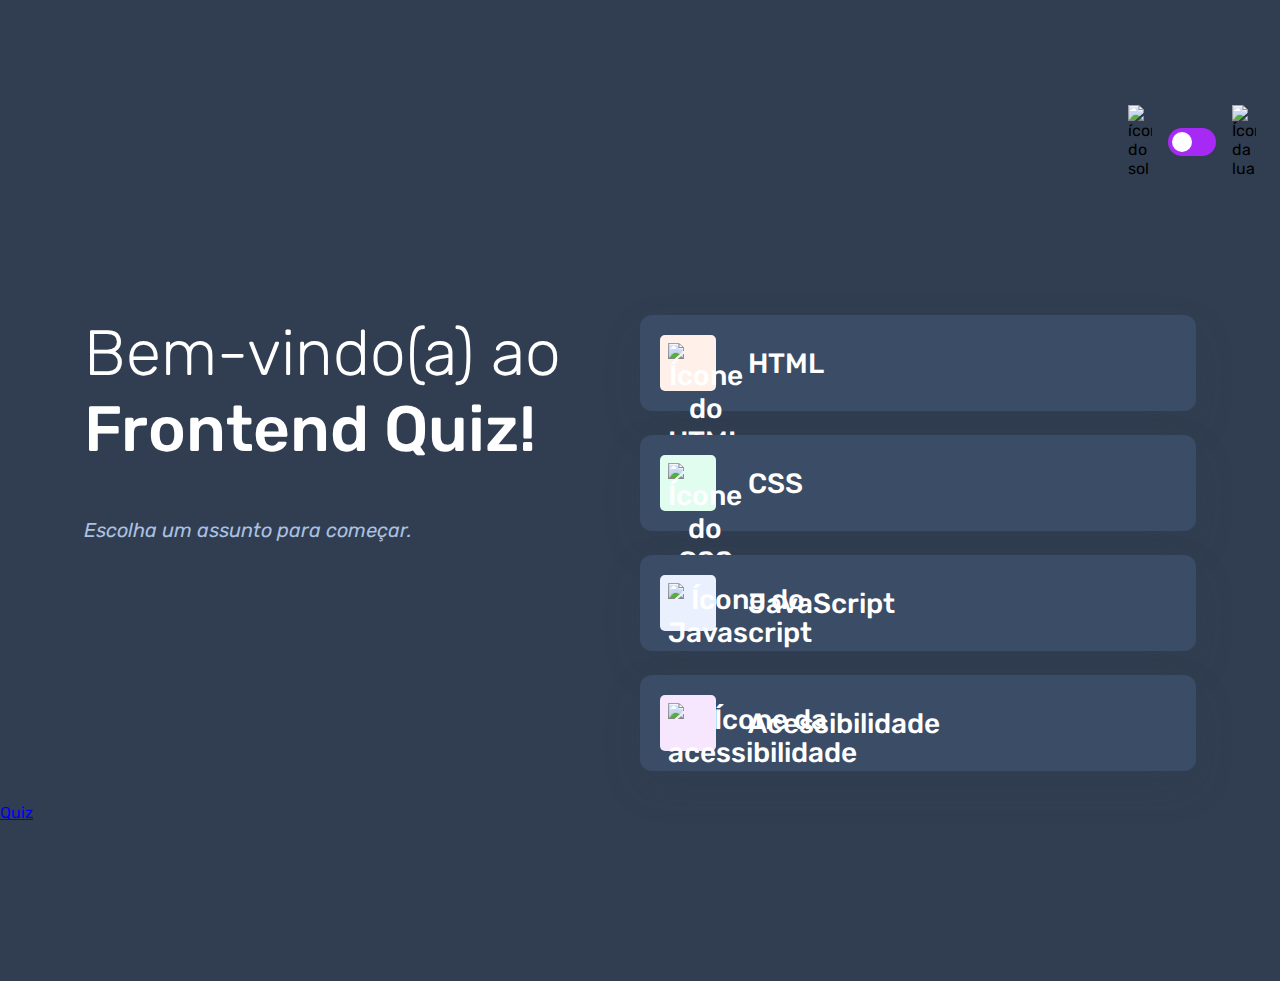
==== index.html @ ea2a3058 "adicionados os efeitos de hover da versao desktop" ====
<!DOCTYPE html>
<html lang="pt-BR">
<head>
    <meta charset="UTF-8">
    <meta name="viewport" content="width=device-width, initial-scale=1.0">
     <link rel="preconnect" href="https://fonts.googleapis.com">
     <link rel="preconnect" href="https://fonts.gstatic.com" crossorigin>
     <link href="https://fonts.googleapis.com/css2?family=Rubik:ital,wght@0,300..900;1,300..900&display=swap" rel="stylesheet">
    <link rel="stylesheet" href="style.css">
    <title>Quiz App</title>
</head>
<body class="escuro">
    <header>
       <div class="tema">
            <img src="./assets/images/icon-sun-dark.svg" alt="ícone do sol">
            <button>
                <div></div>
            </button>
            <img src="./assets/images/icon-moon-dark.svg" alt="Ícone da lua">
       </div>
    </header>

    <main>
        <section class="boas_vindas">
            <h1>
                Bem-vindo(a) ao <br>
                <strong>Frontend Quiz!</strong>
            </h1>

            <p>Escolha um assunto para começar.</p>
        </section>

        <section class="assuntos">
            <button class="botao_html">
                <div>
                    <img src="./assets/images/icon-html.svg" alt="Ícone do HTML">
                </div>
                HTML
            </button>

            <button class="botao_css">
                <div>
                    <img src="./assets/images/icon-css.svg" alt="Ícone do CSS">
                </div>
                CSS
            </button>

            <button class="botao_javascript">
                <div>
                    <img src="./assets/images/icon-js.svg" alt="Ícone do Javascript">
                </div>
                JavaScript
            </button>

            <button class="botao_acessibilidade">
                <div>
                    <img src="./assets/images/icon-accessibility.svg" alt="Ícone da acessibilidade">
                </div>
                Acessibilidade
            </button>
        </section>
    </main>

    <a href="./pages/quiz/quiz.html">Quiz</a>
</body>
</html>
---- style.css ----
* {
    margin: 0;
    padding: 0;
    box-sizing: border-box;
    font-family: "Rubik", sans-serif;
    -webkit-font-smoothing: antialiased;
}

:root {
    --bg-color: #f4f6fa;
    --purple: #a729f5;
    --primary-text-color: #313e51;
    --secondary-text-color: #626c7f;
    --button-bg: #fff;
    --shadow: 0px 16px 40px 0px rgba(143, 160, 193, 0.14);
    --bg-html: #fff1e9;
    --bg-css: #e0fdef;
    --bg-javascript: #ebf0ff;
    --bg-acessibilidade: #f6e7ff;
    --white: #fff;
    --bg-mobile: url(./assets/images/pattern-background-mobile-light.svg);
    --bg-desktop: url(./assets/images/pattern-background-desktop-light.svg);
}

body.escuro {
    --bg-color: #313e51;
    --bg-mobile: url(./assets/images/pattern-background-mobile-dark.svg);
    --bg-desktop: url(./assets/images/pattern-background-desktop-dark.svg);
    --primary-text-color: #fff;
    --secondary-text-color: #abc1e1;
    --button-bg: #3b4d66; 
    --shadow: 0px 16px 40px rgba(49, 62 , 81, 0.14);
}

body {
    height: 100svh;
    background: var(--bg-mobile) var(--bg-color);
    background-repeat: no-repeat;
    background-size: cover;
}

header {
    padding: 16px 24px;
    display: flex;
    justify-content: flex-end;
}

.tema {
    padding: 8px 0;
    display: flex;
    align-items: center;
    gap: 8px;
}

.tema img {
    width: 16px;
}

.tema button {
    height: 20px;
    width: 32px;
    background: var(--purple);
    border: 0;
    border-radius: 999px;
    padding: 4px;
}

.tema button div {
    background: var(--white);
    width: 12px;
    height: 12px;
    border-radius: 999px;
}

main {
    padding: 32px 24px;
}

.boas_vindas {
    margin-bottom: 40px;
}

.boas_vindas h1 {
    font-size: 40px;
    font-weight: 300;
    color: var(--primary-text-color);
    margin-bottom: 16px;
}

.boas_vindas h1 strong {
    font-weight: 500;
}

.boas_vindas p {
    color: var(--secondary-text-color);
    font-size: 14px;
    line-height: 150%;
    font-style: italic;
}

.assuntos {
    display: flex;
    flex-direction: column;
    gap: 12px;
}

.assuntos button {
    border: none;
    background: var(--button-bg);
    display: flex;
    align-items: center;
    gap: 16px;
    padding: 12px;
    border-radius: 12px;
    box-shadow: var(--shadow);
    font-size: 18px;
    font-weight: 500;
    color: var(--primary-text-color); 
}

.assuntos button div{
    width: 40px;
    height: 40px;
    padding: 5px;
    border-radius: 5px;
}

.assuntos button img{
    width: 100%;
}

.botao_html div {
     background: var(--bg-html);
}

.botao_css div {
    background: var(--bg-css);
}

.botao_javascript div{
    background: var(--bg-javascript);
}

.botao_acessibilidade div {
    background: var(--bg-acessibilidade);
}

@media(min-width: 1100px) {
    body {
        background: var(--bg-desktop) var(--bg-color);
        background-size: cover;
        background-repeat: no-repeat;
    }

    header {
        margin-block: 81px;
    }

    .tema {
        gap: 16px;
    }

    .tema img {
        width: 24px;
    }

    .tema button {
        width: 48px;
        height: 28px;
    }

    .tema button div {
        width: 20px;
        height: 20px;
    }

    main {
        display: flex;
        max-width: 1160px;
        margin-inline: auto;
    }

    section {
        width: 100%;
    }

    .boas_vindas h1 {
        font-size: 64px;
        margin-bottom: 48px;
    }

    .boas_vindas p {
        font-size: 20px;
    }

    .assuntos {
        gap: 24px;
    }

    .assuntos button {
        font-size: 28px;
        padding: 20px;
        gap: 32px;
    }

    .assuntos button div {
        width: 56px;
        height: 56px;
        padding: 8px;
    }
}
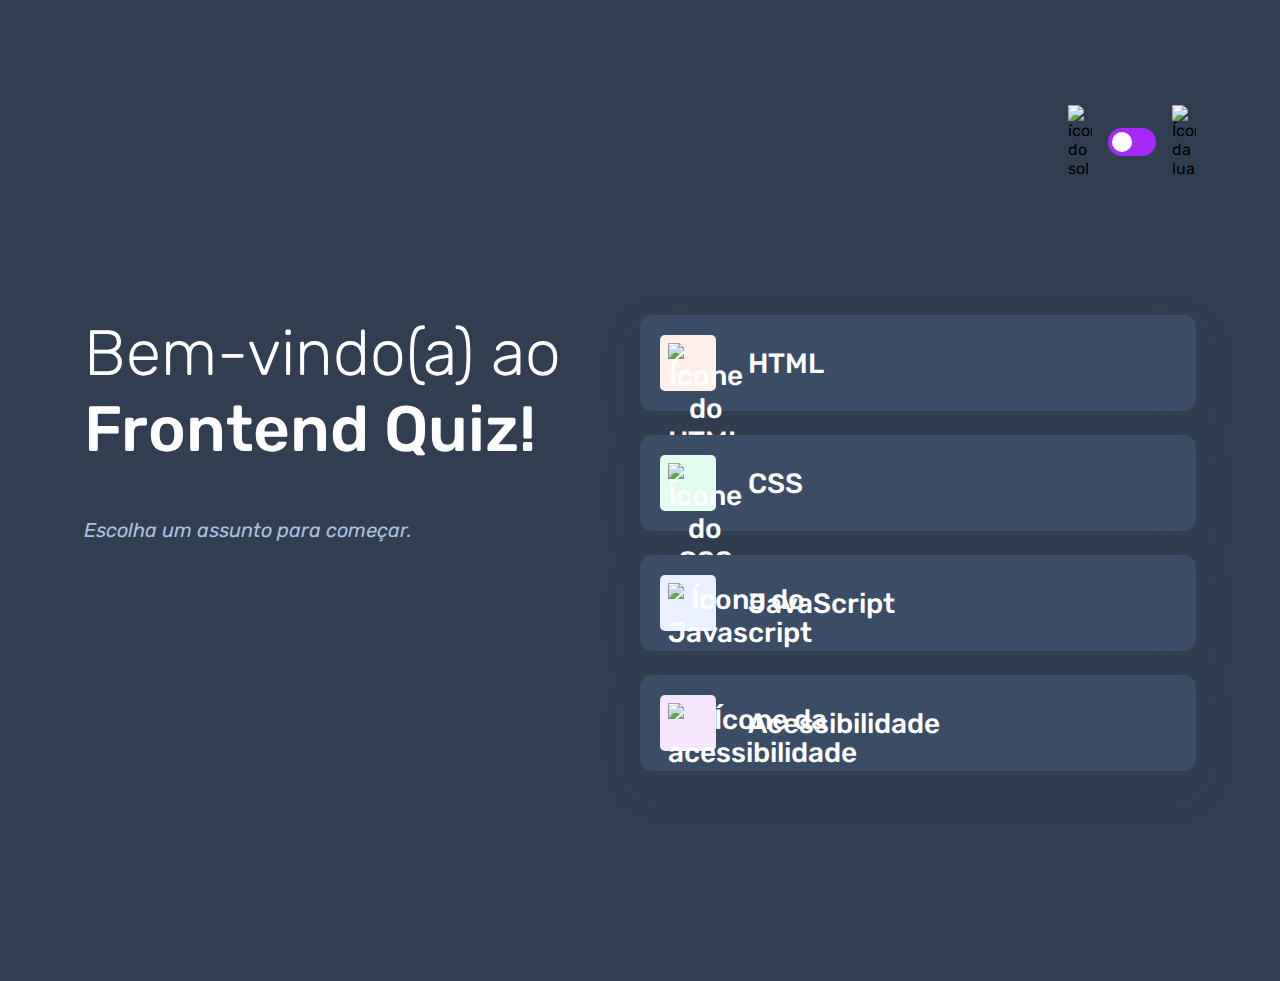
==== commit 3af89d2f: "Ajuste da largura do header no index.html" ====
--- a/index.html
+++ b/index.html
@@ -60,7 +60,5 @@
             </button>
         </section>
     </main>
-
-    <a href="./pages/quiz/quiz.html">Quiz</a>
 </body>
 </html>--- a/style.css
+++ b/style.css
@@ -43,6 +43,8 @@
     padding: 16px 24px;
     display: flex;
     justify-content: flex-end;
+    max-width: 1160px;
+    margin-inline: auto;
 }
 
 .tema {
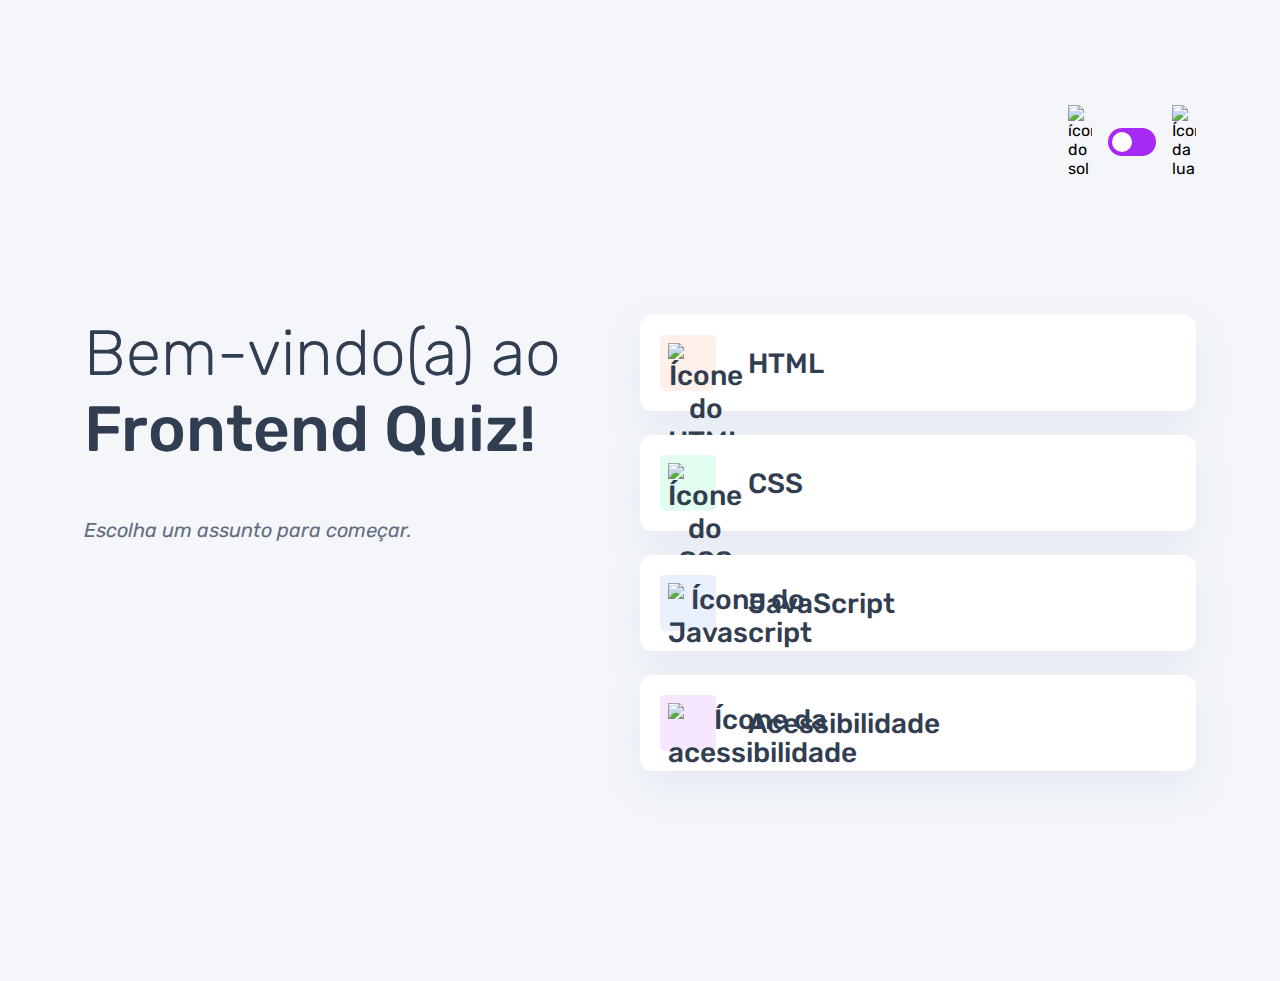
==== commit 0568c892: "Primeiros ajustes do tema no javascript" ====
--- a/index.html
+++ b/index.html
@@ -7,9 +7,10 @@
      <link rel="preconnect" href="https://fonts.gstatic.com" crossorigin>
      <link href="https://fonts.googleapis.com/css2?family=Rubik:ital,wght@0,300..900;1,300..900&display=swap" rel="stylesheet">
     <link rel="stylesheet" href="style.css">
+    <script src="./script.js" defer></script>
     <title>Quiz App</title>
 </head>
-<body class="escuro">
+<body>
     <header>
        <div class="tema">
             <img src="./assets/images/icon-sun-dark.svg" alt="ícone do sol">
--- a/style.css
+++ b/style.css
@@ -65,6 +65,7 @@
     border: 0;
     border-radius: 999px;
     padding: 4px;
+    display: flex;
 }
 
 .tema button div {
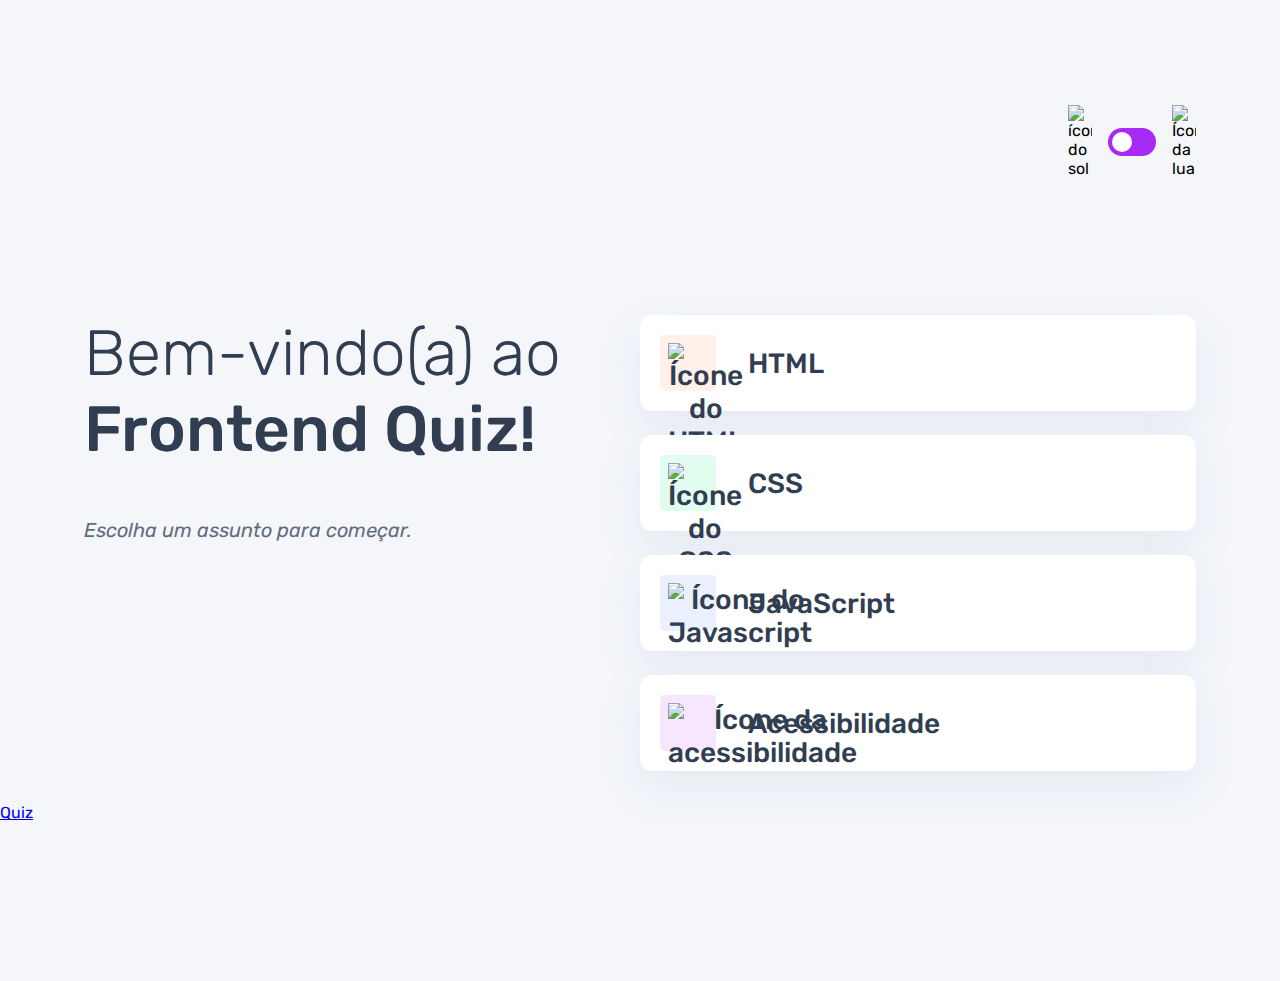
==== commit 5243d854: "adição do java script do quiz.html para trocar o tema" ====
--- a/index.html
+++ b/index.html
@@ -7,7 +7,7 @@
      <link rel="preconnect" href="https://fonts.gstatic.com" crossorigin>
      <link href="https://fonts.googleapis.com/css2?family=Rubik:ital,wght@0,300..900;1,300..900&display=swap" rel="stylesheet">
     <link rel="stylesheet" href="style.css">
-    <script src="./script.js" defer></script>
+    <script src="./script.js" type="module" defer></script>
     <title>Quiz App</title>
 </head>
 <body>
@@ -61,5 +61,6 @@
             </button>
         </section>
     </main>
+    <a href="./pages/quiz/quiz.html">Quiz</a>
 </body>
 </html>--- a/style.css
+++ b/style.css
@@ -66,6 +66,7 @@
     border-radius: 999px;
     padding: 4px;
     display: flex;
+    cursor: pointer;
 }
 
 .tema button div {
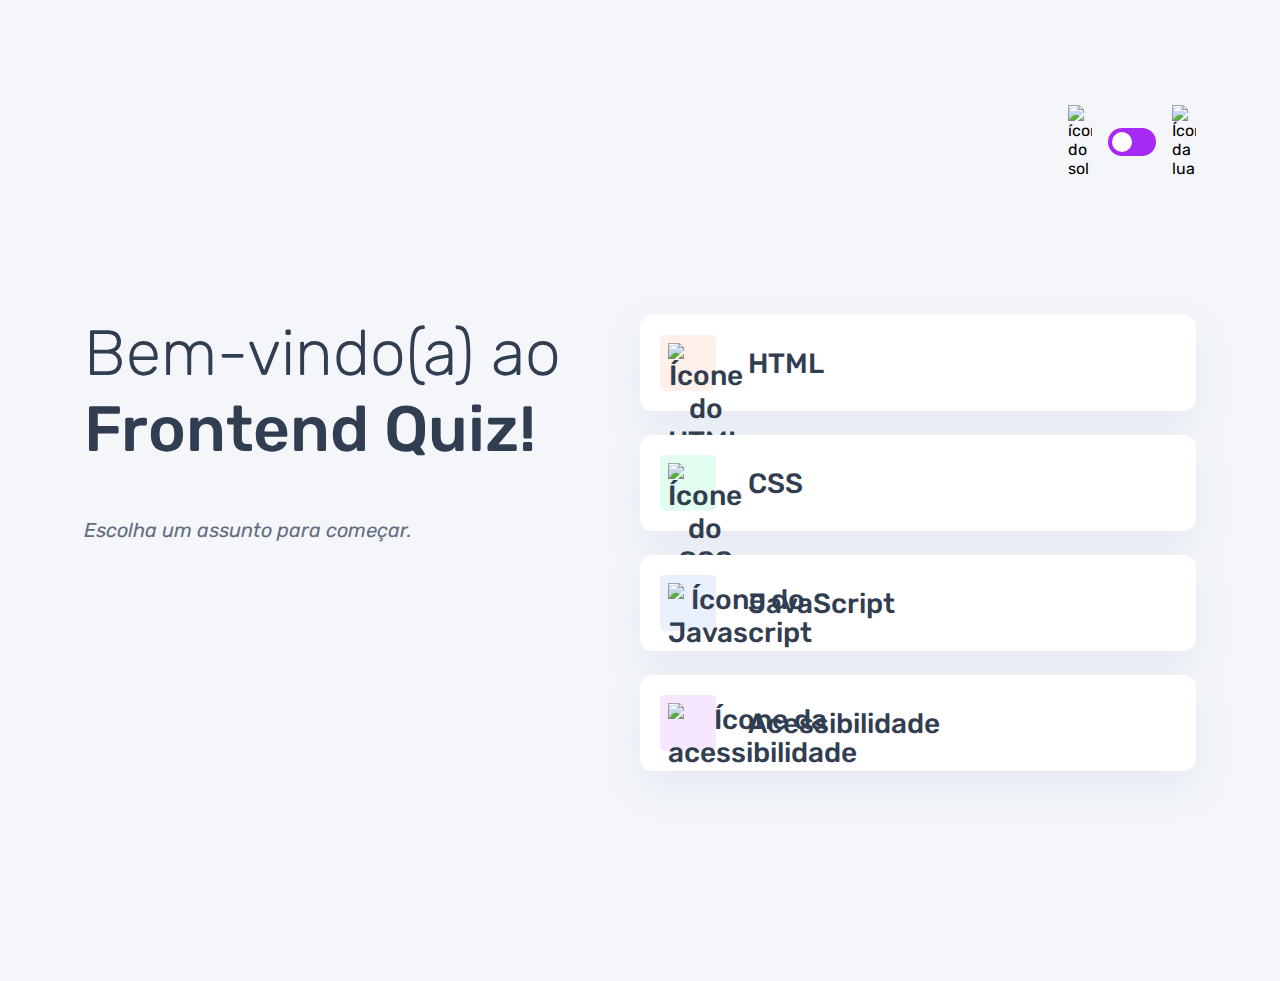
==== commit a1632c1b: "adicionada a função para escolher o tema do quiz do index.html" ====
--- a/index.html
+++ b/index.html
@@ -61,6 +61,5 @@
             </button>
         </section>
     </main>
-    <a href="./pages/quiz/quiz.html">Quiz</a>
 </body>
 </html>--- a/style.css
+++ b/style.css
@@ -119,7 +119,8 @@
     box-shadow: var(--shadow);
     font-size: 18px;
     font-weight: 500;
-    color: var(--primary-text-color); 
+    color: var(--primary-text-color);
+    cursor: pointer;
 }
 
 .assuntos button div{
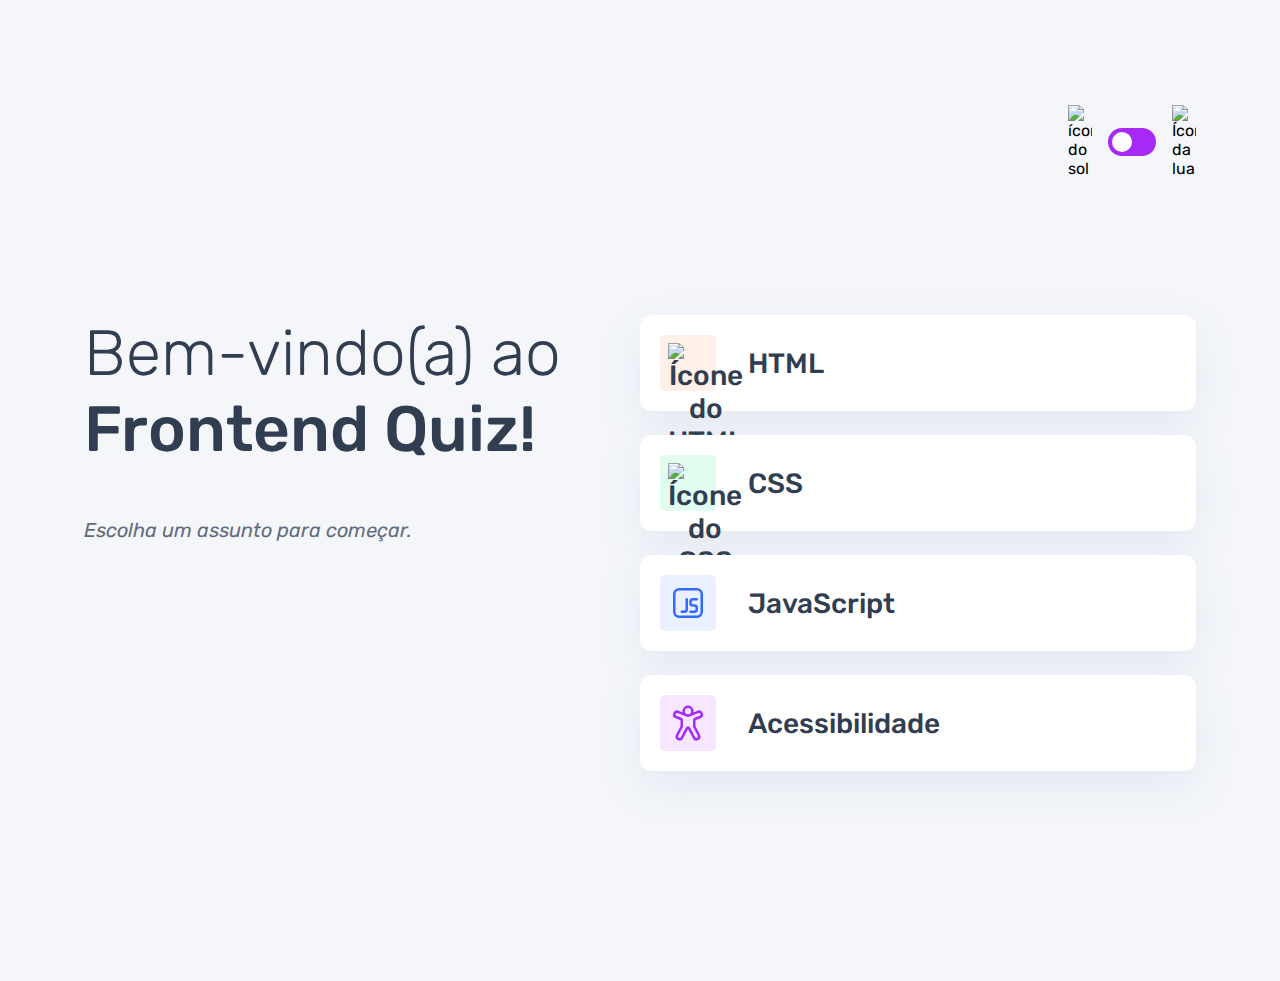
==== commit 919d3bd1: "alteraçãoo dinamica do assuntoda pagina" ====
--- a/index.html
+++ b/index.html
@@ -48,14 +48,14 @@
 
             <button class="botao_javascript">
                 <div>
-                    <img src="./assets/images/icon-js.svg" alt="Ícone do Javascript">
+                    <img src="./assets/images/icon-javascript.svg" alt="Ícone do Javascript">
                 </div>
                 JavaScript
             </button>
 
             <button class="botao_acessibilidade">
                 <div>
-                    <img src="./assets/images/icon-accessibility.svg" alt="Ícone da acessibilidade">
+                    <img src="./assets/images/icon-acessibilidade.svg" alt="Ícone da acessibilidade">
                 </div>
                 Acessibilidade
             </button>
